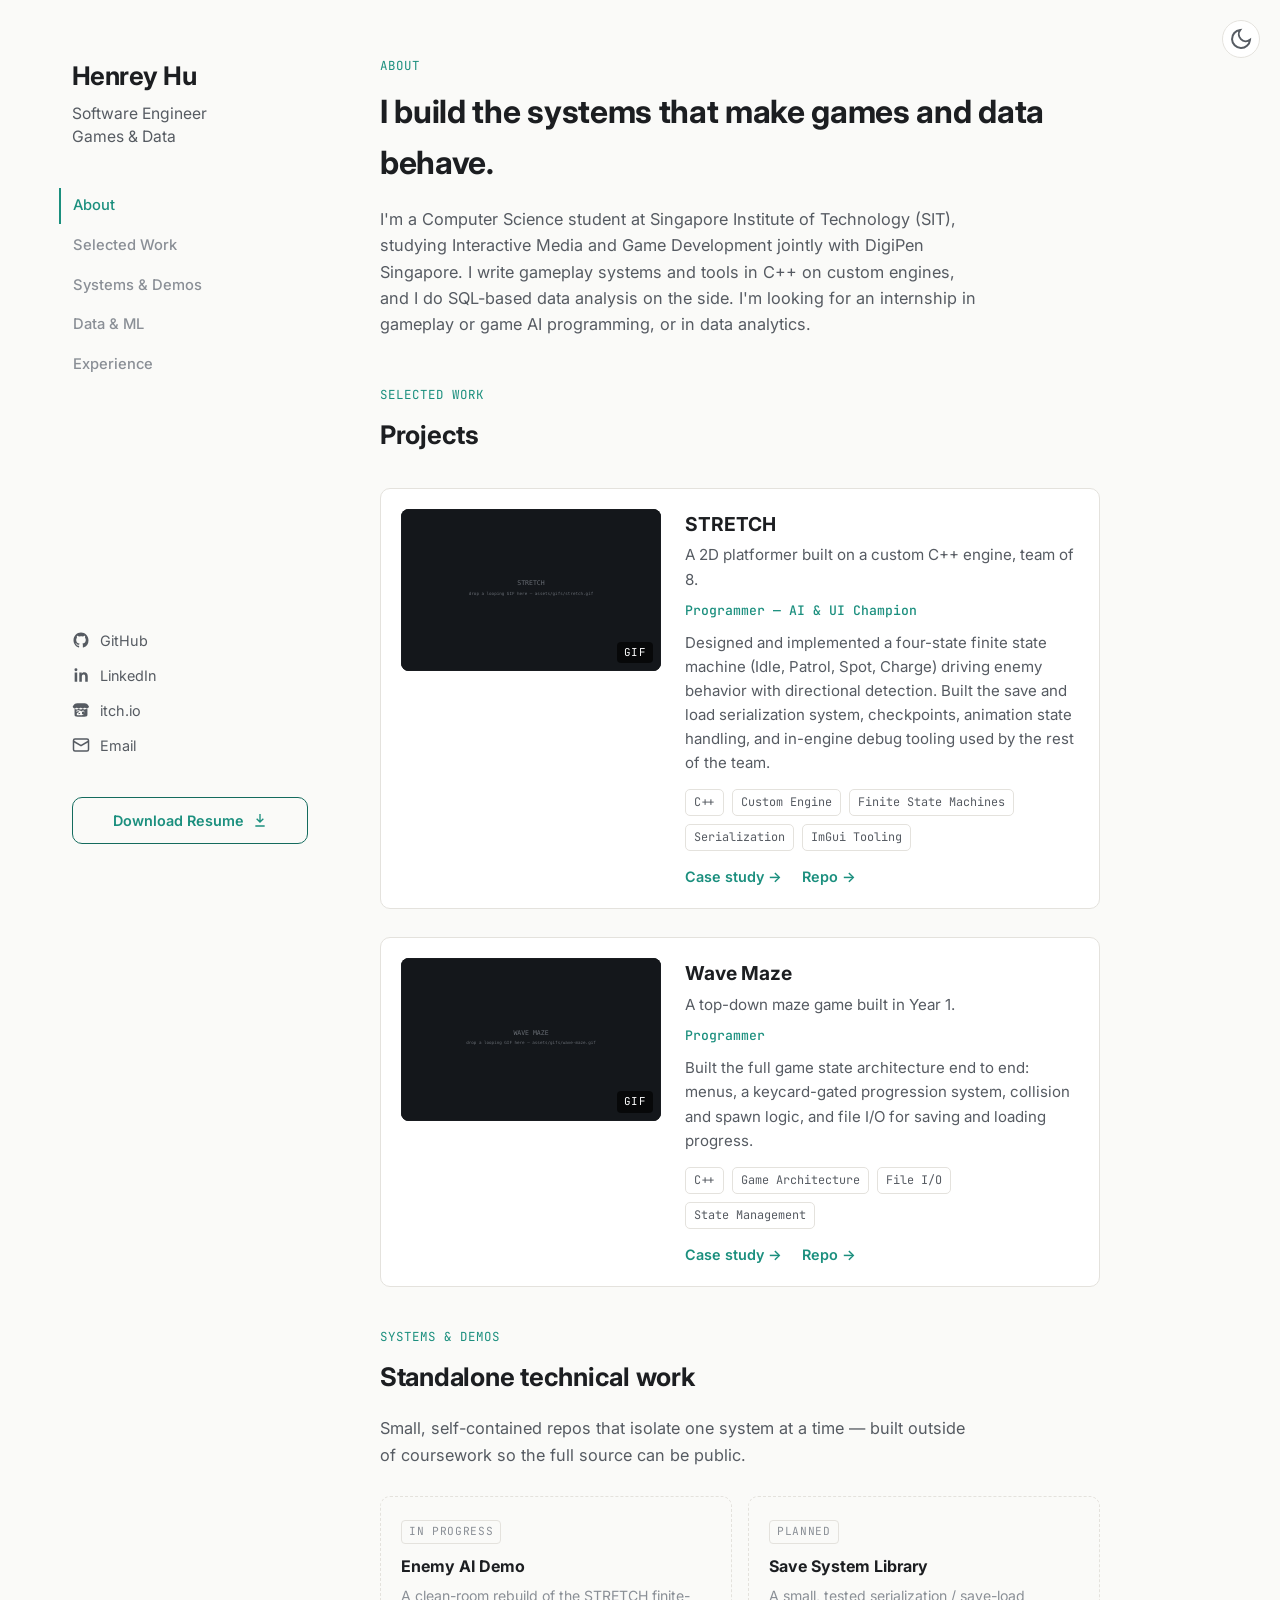
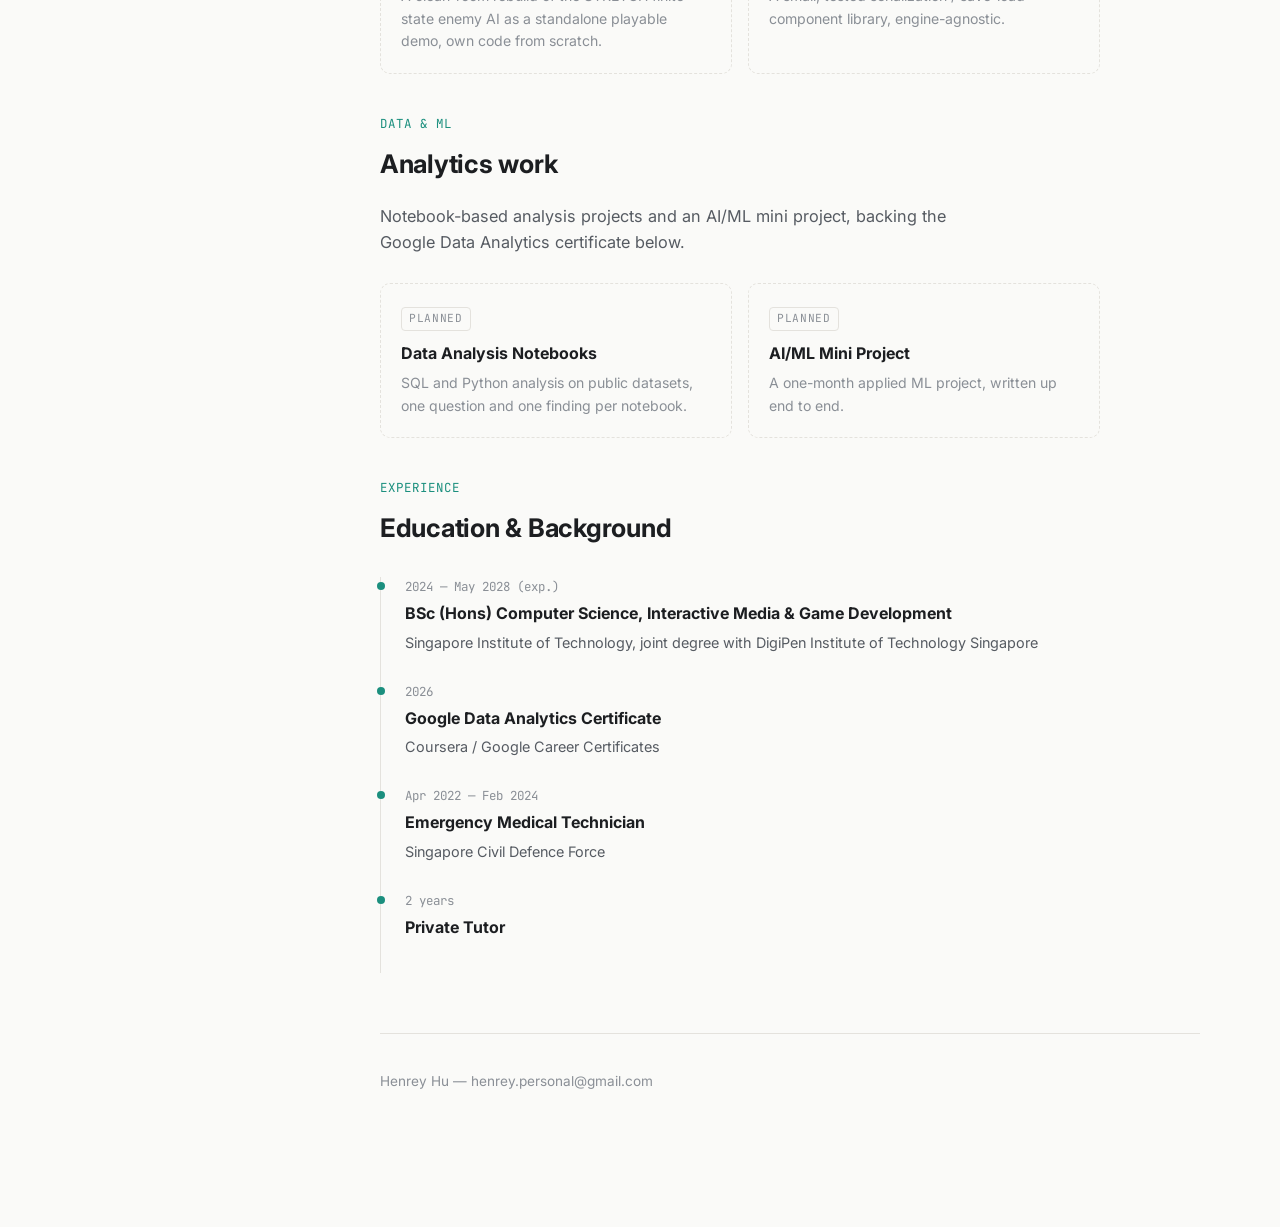
==== index.html @ 58718a27 "Initial portfolio site" ====
<!DOCTYPE html>
<html lang="en">
<head>
<meta charset="UTF-8">
<meta name="viewport" content="width=device-width, initial-scale=1.0">
<title>Henrey Hu — Software Engineer</title>
<meta name="description" content="Portfolio of Henrey Hu — gameplay programmer and data analyst. Games built on a custom C++ engine, systems demos, and data/ML work.">
<link rel="preconnect" href="https://fonts.googleapis.com">
<link rel="preconnect" href="https://fonts.gstatic.com" crossorigin>
<link href="https://fonts.googleapis.com/css2?family=Inter:wght@400;500;600;700&family=JetBrains+Mono:wght@400;500&display=swap" rel="stylesheet">
<link rel="stylesheet" href="styles.css">
</head>
<body>

<a class="skip-link" href="#main">Skip to content</a>

<button id="theme-toggle" class="theme-toggle" aria-label="Toggle light and dark theme">
  <svg class="icon-sun" viewBox="0 0 24 24" fill="none" stroke="currentColor" stroke-width="2"><circle cx="12" cy="12" r="4"/><path d="M12 2v2M12 20v2M4.93 4.93l1.41 1.41M17.66 17.66l1.41 1.41M2 12h2M20 12h2M4.93 19.07l1.41-1.41M17.66 6.34l1.41-1.41"/></svg>
  <svg class="icon-moon" viewBox="0 0 24 24" fill="none" stroke="currentColor" stroke-width="2"><path d="M21 12.79A9 9 0 1 1 11.21 3 7 7 0 0 0 21 12.79z"/></svg>
</button>

<button id="nav-toggle" class="nav-toggle" aria-label="Open navigation" aria-expanded="false">
  <span></span><span></span><span></span>
</button>

<div class="layout">

  <header class="sidebar" id="sidebar">
    <div class="sidebar-inner">
      <div class="identity">
        <h1 class="name">Henrey Hu</h1>
        <p class="tagline">Software Engineer<br>Games &amp; Data</p>
      </div>

      <nav class="sidenav" aria-label="Section navigation">
        <ul>
          <li><a href="#about" class="nav-link">About</a></li>
          <li><a href="#work" class="nav-link">Selected Work</a></li>
          <li><a href="#systems" class="nav-link">Systems &amp; Demos</a></li>
          <li><a href="#data" class="nav-link">Data &amp; ML</a></li>
          <li><a href="#experience" class="nav-link">Experience</a></li>
        </ul>
      </nav>

      <div class="sidebar-links">
        <a href="https://github.com/HenreyHu" target="_blank" rel="noopener" class="side-link">
          <svg viewBox="0 0 24 24" width="18" height="18" fill="currentColor"><path d="M12 2C6.48 2 2 6.58 2 12.25c0 4.53 2.87 8.37 6.84 9.73.5.1.68-.22.68-.49 0-.24-.01-1.04-.01-1.89-2.78.62-3.37-1.21-3.37-1.21-.45-1.18-1.11-1.49-1.11-1.49-.91-.64.07-.63.07-.63 1 .07 1.53 1.05 1.53 1.05.89 1.56 2.34 1.11 2.91.85.09-.66.35-1.11.63-1.37-2.22-.26-4.56-1.14-4.56-5.06 0-1.12.39-2.03 1.03-2.75-.1-.26-.45-1.31.1-2.72 0 0 .84-.28 2.75 1.05a9.4 9.4 0 0 1 2.5-.34c.85 0 1.7.12 2.5.34 1.91-1.33 2.75-1.05 2.75-1.05.55 1.41.2 2.46.1 2.72.64.72 1.03 1.63 1.03 2.75 0 3.93-2.34 4.79-4.57 5.05.36.32.68.94.68 1.9 0 1.37-.01 2.47-.01 2.81 0 .27.18.6.69.49A10.26 10.26 0 0 0 22 12.25C22 6.58 17.52 2 12 2z"/></svg>
          <span>GitHub</span>
        </a>
        <a href="https://linkedin.com/in/YOUR-PROFILE" target="_blank" rel="noopener" class="side-link">
          <svg viewBox="0 0 24 24" width="18" height="18" fill="currentColor"><path d="M6.94 8.5H3.56V21h3.38V8.5zM5.25 3a1.97 1.97 0 1 0 0 3.94 1.97 1.97 0 0 0 0-3.94zM21 21h-3.38v-6.3c0-1.5-.03-3.43-2.09-3.43-2.1 0-2.42 1.64-2.42 3.32V21h-3.38V8.5h3.24v1.71h.05c.45-.85 1.56-1.75 3.21-1.75 3.44 0 4.77 2.27 4.77 5.62V21z"/></svg>
          <span>LinkedIn</span>
        </a>
        <a href="https://HenreyHu.itch.io" target="_blank" rel="noopener" class="side-link">
          <svg viewBox="0 0 24 24" width="18" height="18" fill="currentColor"><path d="M4.1 3.5C3 4.1 1 6.6 1 7.3c0 1.4 1.3 2.6 2.7 2.6 1.5 0 2.7-1.1 2.7-1.1s1.1 1.1 2.7 1.1c1.5 0 2.6-1.1 2.7-1.1.1 0 1.2 1.1 2.7 1.1s2.7-1.1 2.7-1.1 1.2 1.1 2.7 1.1c1.4 0 2.7-1.2 2.7-2.6 0-.7-2-3.2-3.1-3.8C18.7 3 15.7 2.9 12 2.9c-3.7 0-6.7.1-7.9.6zm.2 6.9c-.3.2-.6.4-.9.5V17c0 2.3.1 2.9 1 3.4.9.5 5.1.7 7.6.7s6.7-.2 7.6-.7c.9-.5 1-1.1 1-3.4v-6.1c-.3-.1-.6-.3-.9-.5-.4.3-1.4.9-2.7.9-1.2 0-2.2-.5-2.7-.9-.5.4-1.4.9-2.7.9-1.2 0-2.2-.5-2.7-.9-.5.4-1.4.9-2.7.9-1.2 0-2.3-.6-2.7-.9zM9.6 12.6c1 0 2.6.2 2.6 1.1v.3c1-1 1.6-1.4 2.4-1.4.9 0 2.1.6 2.1 2.4 0 2-1.6 4.1-4 4.1-1.2 0-1.9-.4-2.1-.6-.3.2-1.2.6-2.4.6-1.2 0-1.9-.7-1.9-1.6 0-1.8 1.9-2.4 3.1-2.4h.2v-.5c0-.7-.5-1-1.3-1-1 0-1.9.5-2.2.7l-.5-1.1c.5-.3 1.7-.8 3-.8zm.3 3.5c-.7 0-1.4.3-1.4 1 0 .4.3.6.7.6.6 0 1.3-.4 1.6-.6v-.9c-.2 0-.6-.1-.9-.1zm4.8-2.2c-.5 0-1 .3-1.4.7v2.6c.3.3.8.6 1.3.6 1.1 0 1.9-1.1 1.9-2.5 0-.9-.4-1.4-1.1-1.4z"/></svg>
          <span>itch.io</span>
        </a>
        <a href="mailto:henrey.personal@gmail.com" class="side-link">
          <svg viewBox="0 0 24 24" width="18" height="18" fill="none" stroke="currentColor" stroke-width="2"><rect x="2" y="4" width="20" height="16" rx="2"/><path d="M2 7l10 6 10-6"/></svg>
          <span>Email</span>
        </a>
      </div>

      <a href="assets/Henrey_Hu_Resume.pdf" class="resume-btn" download>
        Download Resume
        <svg viewBox="0 0 24 24" width="16" height="16" fill="none" stroke="currentColor" stroke-width="2"><path d="M12 3v12M7 10l5 5 5-5M5 21h14"/></svg>
      </a>
    </div>
  </header>

  <main id="main" class="content">

    <section id="about" class="section hero-section">
      <p class="eyebrow">About</p>
      <h2 class="section-title">I build the systems that make games and data behave.</h2>
      <p class="lede">
        I'm a Computer Science student at Singapore Institute of Technology (SIT), studying Interactive
        Media and Game Development jointly with DigiPen Singapore. I write gameplay systems and tools in
        C++ on custom engines, and I do SQL-based data analysis on the side. I'm looking for an internship
        in gameplay or game AI programming, or in data analytics.
      </p>
    </section>

    <section id="work" class="section">
      <p class="eyebrow">Selected Work</p>
      <h2 class="section-title">Projects</h2>

      <div class="project-list">

        <article class="project-card">
          <a class="project-media" href="projects/stretch.html">
            <img src="assets/gifs/stretch-placeholder.svg" alt="STRETCH gameplay preview — replace with a looping GIF of the enemy AI or save system in action">
            <span class="media-tag">GIF</span>
          </a>
          <div class="project-body">
            <h3 class="project-title"><a href="projects/stretch.html">STRETCH</a></h3>
            <p class="project-summary">A 2D platformer built on a custom C++ engine, team of 8.</p>
            <p class="project-role">Programmer — AI &amp; UI Champion</p>
            <p class="project-desc">
              Designed and implemented a four-state finite state machine (Idle, Patrol, Spot, Charge)
              driving enemy behavior with directional detection. Built the save and load serialization
              system, checkpoints, animation state handling, and in-engine debug tooling used by the
              rest of the team.
            </p>
            <ul class="tags">
              <li>C++</li><li>Custom Engine</li><li>Finite State Machines</li><li>Serialization</li><li>ImGui Tooling</li>
            </ul>
            <div class="project-links">
              <a href="projects/stretch.html">Case study →</a>
              <a href="https://github.com/HenreyHu/stretch-writeup" target="_blank" rel="noopener">Repo →</a>
            </div>
          </div>
        </article>

        <article class="project-card">
          <a class="project-media" href="projects/wave-maze.html">
            <img src="assets/gifs/wavemaze-placeholder.svg" alt="Wave Maze gameplay preview — replace with a looping GIF of the keycard system or maze traversal">
            <span class="media-tag">GIF</span>
          </a>
          <div class="project-body">
            <h3 class="project-title"><a href="projects/wave-maze.html">Wave Maze</a></h3>
            <p class="project-summary">A top-down maze game built in Year 1.</p>
            <p class="project-role">Programmer</p>
            <p class="project-desc">
              Built the full game state architecture end to end: menus, a keycard-gated progression
              system, collision and spawn logic, and file I/O for saving and loading progress.
            </p>
            <ul class="tags">
              <li>C++</li><li>Game Architecture</li><li>File I/O</li><li>State Management</li>
            </ul>
            <div class="project-links">
              <a href="projects/wave-maze.html">Case study →</a>
              <a href="https://github.com/HenreyHu/wave-maze-writeup" target="_blank" rel="noopener">Repo →</a>
            </div>
          </div>
        </article>

      </div>
    </section>

    <section id="systems" class="section">
      <p class="eyebrow">Systems &amp; Demos</p>
      <h2 class="section-title">Standalone technical work</h2>
      <p class="section-note">
        Small, self-contained repos that isolate one system at a time — built outside of coursework so
        the full source can be public.
      </p>

      <div class="stub-list">
        <div class="stub-card">
          <span class="stub-status">In progress</span>
          <h3>Enemy AI Demo</h3>
          <p>A clean-room rebuild of the STRETCH finite-state enemy AI as a standalone playable demo, own code from scratch.</p>
        </div>
        <div class="stub-card">
          <span class="stub-status">Planned</span>
          <h3>Save System Library</h3>
          <p>A small, tested serialization / save-load component library, engine-agnostic.</p>
        </div>
      </div>
    </section>

    <section id="data" class="section">
      <p class="eyebrow">Data &amp; ML</p>
      <h2 class="section-title">Analytics work</h2>
      <p class="section-note">
        Notebook-based analysis projects and an AI/ML mini project, backing the Google Data Analytics
        certificate below.
      </p>

      <div class="stub-list">
        <div class="stub-card">
          <span class="stub-status">Planned</span>
          <h3>Data Analysis Notebooks</h3>
          <p>SQL and Python analysis on public datasets, one question and one finding per notebook.</p>
        </div>
        <div class="stub-card">
          <span class="stub-status">Planned</span>
          <h3>AI/ML Mini Project</h3>
          <p>A one-month applied ML project, written up end to end.</p>
        </div>
      </div>
    </section>

    <section id="experience" class="section">
      <p class="eyebrow">Experience</p>
      <h2 class="section-title">Education &amp; Background</h2>

      <ul class="timeline">
        <li class="timeline-item">
          <span class="timeline-date">2024 — May 2028 (exp.)</span>
          <div class="timeline-body">
            <h3>BSc (Hons) Computer Science, Interactive Media &amp; Game Development</h3>
            <p>Singapore Institute of Technology, joint degree with DigiPen Institute of Technology Singapore</p>
          </div>
        </li>
        <li class="timeline-item">
          <span class="timeline-date">2026</span>
          <div class="timeline-body">
            <h3>Google Data Analytics Certificate</h3>
            <p>Coursera / Google Career Certificates</p>
          </div>
        </li>
        <li class="timeline-item">
          <span class="timeline-date">Apr 2022 — Feb 2024</span>
          <div class="timeline-body">
            <h3>Emergency Medical Technician</h3>
            <p>Singapore Civil Defence Force</p>
          </div>
        </li>
        <li class="timeline-item">
          <span class="timeline-date">2 years</span>
          <div class="timeline-body">
            <h3>Private Tutor</h3>
          </div>
        </li>
      </ul>
    </section>

    <footer class="footer">
      <p>Henrey Hu — henrey.personal@gmail.com</p>
    </footer>

  </main>
</div>

<script src="script.js"></script>
</body>
</html>
---- styles.css ----
/* ==========================================================================
   Tokens
   ========================================================================== */
:root {
  --bg: #0d0f12;
  --bg-raised: #14171b;
  --border: #23272d;
  --text: #e8e6e1;
  --text-dim: #9a9fa6;
  --text-faint: #676c73;
  --accent: #5fd4c4;
  --accent-dim: #3a8f83;
  --font-sans: 'Inter', -apple-system, BlinkMacSystemFont, 'Segoe UI', sans-serif;
  --font-mono: 'JetBrains Mono', ui-monospace, monospace;
  --sidebar-w: 300px;
  --max-w: 720px;
  --radius: 10px;
}

:root[data-theme="light"] {
  --bg: #fafaf8;
  --bg-raised: #ffffff;
  --border: #e4e2dd;
  --text: #1c1e21;
  --text-dim: #565b62;
  --text-faint: #8a8f96;
  --accent: #1b8f7e;
  --accent-dim: #146b5e;
}

* { box-sizing: border-box; }
html { scroll-behavior: smooth; }

body {
  margin: 0;
  background: var(--bg);
  color: var(--text);
  font-family: var(--font-sans);
  font-size: 16px;
  line-height: 1.6;
  -webkit-font-smoothing: antialiased;
}

a { color: inherit; text-decoration: none; }

.skip-link {
  position: absolute;
  left: -999px;
  top: 0;
  background: var(--accent);
  color: #041412;
  padding: 10px 16px;
  z-index: 100;
}
.skip-link:focus { left: 16px; top: 16px; }

/* ==========================================================================
   Layout
   ========================================================================== */
.layout {
  display: flex;
  max-width: 1200px;
  margin: 0 auto;
}

.sidebar {
  width: var(--sidebar-w);
  flex-shrink: 0;
  position: sticky;
  top: 0;
  height: 100vh;
  padding: 56px 32px;
  display: flex;
}

.sidebar-inner {
  display: flex;
  flex-direction: column;
  gap: 40px;
  width: 100%;
}

.identity .name {
  font-size: 1.6rem;
  font-weight: 700;
  margin: 0 0 6px;
  letter-spacing: -0.02em;
}

.identity .tagline {
  margin: 0;
  color: var(--text-dim);
  font-size: 0.98rem;
  line-height: 1.45;
}

.sidenav ul {
  list-style: none;
  margin: 0;
  padding: 0;
  display: flex;
  flex-direction: column;
  gap: 4px;
}

.nav-link {
  display: inline-block;
  padding: 6px 0;
  font-size: 0.92rem;
  font-weight: 500;
  color: var(--text-faint);
  border-left: 2px solid transparent;
  padding-left: 12px;
  margin-left: -13px;
  transition: color .15s ease, border-color .15s ease;
}
.nav-link:hover { color: var(--text); }
.nav-link.active { color: var(--accent); border-left-color: var(--accent); }

.sidebar-links {
  display: flex;
  flex-direction: column;
  gap: 12px;
  margin-top: auto;
}

.side-link {
  display: flex;
  align-items: center;
  gap: 10px;
  font-size: 0.9rem;
  color: var(--text-dim);
  transition: color .15s ease;
}
.side-link:hover { color: var(--accent); }
.side-link svg { flex-shrink: 0; }

.resume-btn {
  display: flex;
  align-items: center;
  justify-content: center;
  gap: 8px;
  border: 1px solid var(--accent-dim);
  color: var(--accent);
  border-radius: var(--radius);
  padding: 11px 16px;
  font-size: 0.9rem;
  font-weight: 600;
  transition: background .15s ease, color .15s ease;
}
.resume-btn:hover { background: var(--accent); color: #041412; }

/* ==========================================================================
   Main content
   ========================================================================== */
.content {
  flex: 1;
  min-width: 0;
  padding: 56px 40px 120px;
}

.section {
  max-width: var(--max-w);
  padding-top: 40px;
  scroll-margin-top: 40px;
}

.section:first-child { padding-top: 0; }

.eyebrow {
  font-family: var(--font-mono);
  font-size: 0.78rem;
  letter-spacing: 0.08em;
  text-transform: uppercase;
  color: var(--accent);
  margin: 0 0 10px;
}

.section-title {
  font-size: 1.6rem;
  font-weight: 700;
  letter-spacing: -0.01em;
  margin: 0 0 18px;
}

.hero-section .section-title { font-size: 2rem; }

.lede, .section-note {
  color: var(--text-dim);
  font-size: 1.02rem;
  margin: 0 0 8px;
  max-width: 60ch;
}

/* ==========================================================================
   Project cards
   ========================================================================== */
.project-list {
  display: flex;
  flex-direction: column;
  gap: 28px;
  margin-top: 32px;
}

.project-card {
  display: grid;
  grid-template-columns: 260px 1fr;
  gap: 24px;
  background: var(--bg-raised);
  border: 1px solid var(--border);
  border-radius: var(--radius);
  padding: 20px;
  transition: border-color .15s ease, transform .15s ease;
}
.project-card:hover {
  border-color: var(--accent-dim);
  transform: translateY(-2px);
}

.project-media {
  position: relative;
  display: block;
  border-radius: 8px;
  overflow: hidden;
  background: #000;
  aspect-ratio: 16 / 10;
}
.project-media img { width: 100%; height: 100%; object-fit: cover; display: block; }
.media-tag {
  position: absolute;
  bottom: 8px;
  right: 8px;
  font-family: var(--font-mono);
  font-size: 0.68rem;
  background: rgba(0,0,0,0.65);
  color: #fff;
  padding: 2px 7px;
  border-radius: 4px;
  letter-spacing: 0.04em;
}

.project-body { display: flex; flex-direction: column; }

.project-title { font-size: 1.2rem; margin: 0 0 4px; }
.project-title a:hover { color: var(--accent); }

.project-summary { margin: 0 0 8px; color: var(--text-dim); font-size: 0.95rem; }

.project-role {
  font-family: var(--font-mono);
  font-size: 0.82rem;
  font-weight: 500;
  color: var(--accent);
  margin: 0 0 10px;
}

.project-desc { margin: 0 0 14px; font-size: 0.94rem; color: var(--text-dim); }

.tags {
  list-style: none;
  display: flex;
  flex-wrap: wrap;
  gap: 8px;
  padding: 0;
  margin: 0 0 14px;
}
.tags li {
  font-family: var(--font-mono);
  font-size: 0.74rem;
  color: var(--text-dim);
  border: 1px solid var(--border);
  border-radius: 5px;
  padding: 3px 8px;
}

.project-links { margin-top: auto; display: flex; gap: 20px; }
.project-links a { color: var(--accent); font-weight: 600; font-size: 0.9rem; }
.project-links a:hover { text-decoration: underline; }

/* ==========================================================================
   Stub cards (Systems / Data sections)
   ========================================================================== */
.stub-list {
  display: grid;
  grid-template-columns: 1fr 1fr;
  gap: 16px;
  margin-top: 28px;
}

.stub-card {
  border: 1px dashed var(--border);
  border-radius: var(--radius);
  padding: 20px;
  background: transparent;
}

.stub-status {
  display: inline-block;
  font-family: var(--font-mono);
  font-size: 0.7rem;
  text-transform: uppercase;
  letter-spacing: 0.06em;
  color: var(--text-faint);
  border: 1px solid var(--border);
  border-radius: 4px;
  padding: 2px 7px;
  margin-bottom: 10px;
}

.stub-card h3 { margin: 0 0 6px; font-size: 1rem; }
.stub-card p { margin: 0; color: var(--text-faint); font-size: 0.88rem; }

/* ==========================================================================
   Timeline
   ========================================================================== */
.timeline {
  list-style: none;
  margin: 28px 0 0;
  padding: 0;
  border-left: 1px solid var(--border);
}

.timeline-item {
  position: relative;
  padding: 0 0 28px 24px;
}
.timeline-item::before {
  content: '';
  position: absolute;
  left: -4.5px;
  top: 5px;
  width: 8px;
  height: 8px;
  border-radius: 50%;
  background: var(--accent);
}

.timeline-date {
  font-family: var(--font-mono);
  font-size: 0.78rem;
  color: var(--text-faint);
  display: block;
  margin-bottom: 4px;
}

.timeline-body h3 { margin: 0 0 4px; font-size: 1rem; }
.timeline-body p { margin: 0; color: var(--text-dim); font-size: 0.9rem; }

/* ==========================================================================
   Footer
   ========================================================================== */
.footer {
  margin-top: 60px;
  padding-top: 24px;
  border-top: 1px solid var(--border);
  color: var(--text-faint);
  font-size: 0.85rem;
}

/* ==========================================================================
   Theme + nav toggles
   ========================================================================== */
.theme-toggle {
  position: fixed;
  top: 20px;
  right: 20px;
  z-index: 50;
  width: 38px;
  height: 38px;
  border-radius: 50%;
  border: 1px solid var(--border);
  background: var(--bg-raised);
  color: var(--text-dim);
  display: flex;
  align-items: center;
  justify-content: center;
  cursor: pointer;
}
.theme-toggle .icon-moon { display: none; }
:root[data-theme="light"] .theme-toggle .icon-sun { display: none; }
:root[data-theme="light"] .theme-toggle .icon-moon { display: block; }

.nav-toggle {
  display: none;
  position: fixed;
  top: 20px;
  left: 20px;
  z-index: 50;
  width: 38px;
  height: 38px;
  border-radius: 8px;
  border: 1px solid var(--border);
  background: var(--bg-raised);
  flex-direction: column;
  align-items: center;
  justify-content: center;
  gap: 4px;
  cursor: pointer;
}
.nav-toggle span {
  width: 16px;
  height: 2px;
  background: var(--text);
}

/* ==========================================================================
   Project case-study pages
   ========================================================================== */
.page-header {
  position: sticky;
  top: 0;
  z-index: 30;
  display: flex;
  align-items: center;
  justify-content: space-between;
  padding: 16px 24px;
  background: rgba(13,15,18,0.9);
  backdrop-filter: blur(6px);
  border-bottom: 1px solid var(--border);
}
:root[data-theme="light"] .page-header { background: rgba(250,250,248,0.9); }

.back-link {
  font-size: 0.9rem;
  font-weight: 600;
  color: var(--text-dim);
  display: flex;
  align-items: center;
  gap: 6px;
}
.back-link:hover { color: var(--accent); }

.case-study {
  max-width: var(--max-w);
  margin: 0 auto;
  padding: 48px 24px 120px;
}

.case-hero h1 {
  font-size: 2.2rem;
  margin: 0 0 10px;
  letter-spacing: -0.02em;
}

.case-meta {
  display: flex;
  flex-wrap: wrap;
  gap: 10px;
  margin-bottom: 28px;
}
.case-meta span {
  font-family: var(--font-mono);
  font-size: 0.78rem;
  color: var(--accent);
  border: 1px solid var(--accent-dim);
  border-radius: 5px;
  padding: 3px 9px;
}

.media-frame {
  width: 100%;
  aspect-ratio: 16 / 9;
  background: #000;
  border: 1px solid var(--border);
  border-radius: var(--radius);
  overflow: hidden;
  margin-bottom: 36px;
  display: flex;
  align-items: center;
  justify-content: center;
}
.media-frame img, .media-frame video { width: 100%; height: 100%; object-fit: cover; }
.media-frame.placeholder {
  flex-direction: column;
  gap: 8px;
  color: var(--text-faint);
  font-family: var(--font-mono);
  font-size: 0.8rem;
  text-align: center;
  padding: 20px;
}

.case-study h2 {
  font-size: 1.3rem;
  margin: 48px 0 14px;
  letter-spacing: -0.01em;
}
.case-study h2:first-of-type { margin-top: 8px; }

.case-study p { color: var(--text-dim); font-size: 1rem; margin: 0 0 14px; }
.case-study p strong { color: var(--text); }

.role-line {
  font-family: var(--font-mono);
  font-size: 0.92rem;
  color: var(--accent);
  background: var(--bg-raised);
  border: 1px solid var(--border);
  border-radius: 8px;
  padding: 12px 16px;
  margin: 0 0 28px;
}

.deep-dive {
  border-top: 1px solid var(--border);
  padding-top: 32px;
  margin-top: 32px;
}
.deep-dive h3 { font-size: 1.1rem; margin: 0 0 12px; }

.diagram-frame {
  background: var(--bg-raised);
  border: 1px solid var(--border);
  border-radius: var(--radius);
  padding: 16px;
  margin-bottom: 20px;
}
.diagram-frame img { width: 100%; height: auto; display: block; }
.diagram-caption {
  font-family: var(--font-mono);
  font-size: 0.78rem;
  color: var(--text-faint);
  margin-top: 10px;
}

.code-block {
  background: #08090b;
  border: 1px solid var(--border);
  border-radius: 8px;
  padding: 18px 20px;
  overflow-x: auto;
  margin: 0 0 18px;
}
.code-block pre { margin: 0; }
.code-block code {
  font-family: var(--font-mono);
  font-size: 0.84rem;
  line-height: 1.55;
  color: #c9e8e2;
  white-space: pre;
}
.code-note {
  font-family: var(--font-mono);
  font-size: 0.76rem;
  color: var(--text-faint);
  margin: -8px 0 20px;
}

.callout {
  border-left: 3px solid var(--accent);
  background: var(--bg-raised);
  border-radius: 0 8px 8px 0;
  padding: 14px 18px;
  margin: 0 0 20px;
}
.callout p { margin: 0; color: var(--text-dim); font-size: 0.92rem; }

.case-links {
  display: flex;
  gap: 16px;
  margin-top: 40px;
  padding-top: 24px;
  border-top: 1px solid var(--border);
}
.case-links a {
  font-weight: 600;
  font-size: 0.92rem;
  color: var(--accent);
}
.case-links a:hover { text-decoration: underline; }

/* ==========================================================================
   Responsive
   ========================================================================== */
@media (max-width: 860px) {
  .layout { flex-direction: column; }

  .nav-toggle { display: flex; }

  .sidebar {
    position: fixed;
    inset: 0 30% 0 0;
    height: 100vh;
    width: auto;
    background: var(--bg);
    border-right: 1px solid var(--border);
    transform: translateX(-100%);
    transition: transform .2s ease;
    z-index: 40;
    padding: 90px 28px 32px;
  }
  .sidebar.open { transform: translateX(0); }

  .content { padding: 90px 20px 80px; }

  .project-card { grid-template-columns: 1fr; }
  .stub-list { grid-template-columns: 1fr; }
}

@media (max-width: 480px) {
  .sidebar { inset: 0; border-right: none; }
}
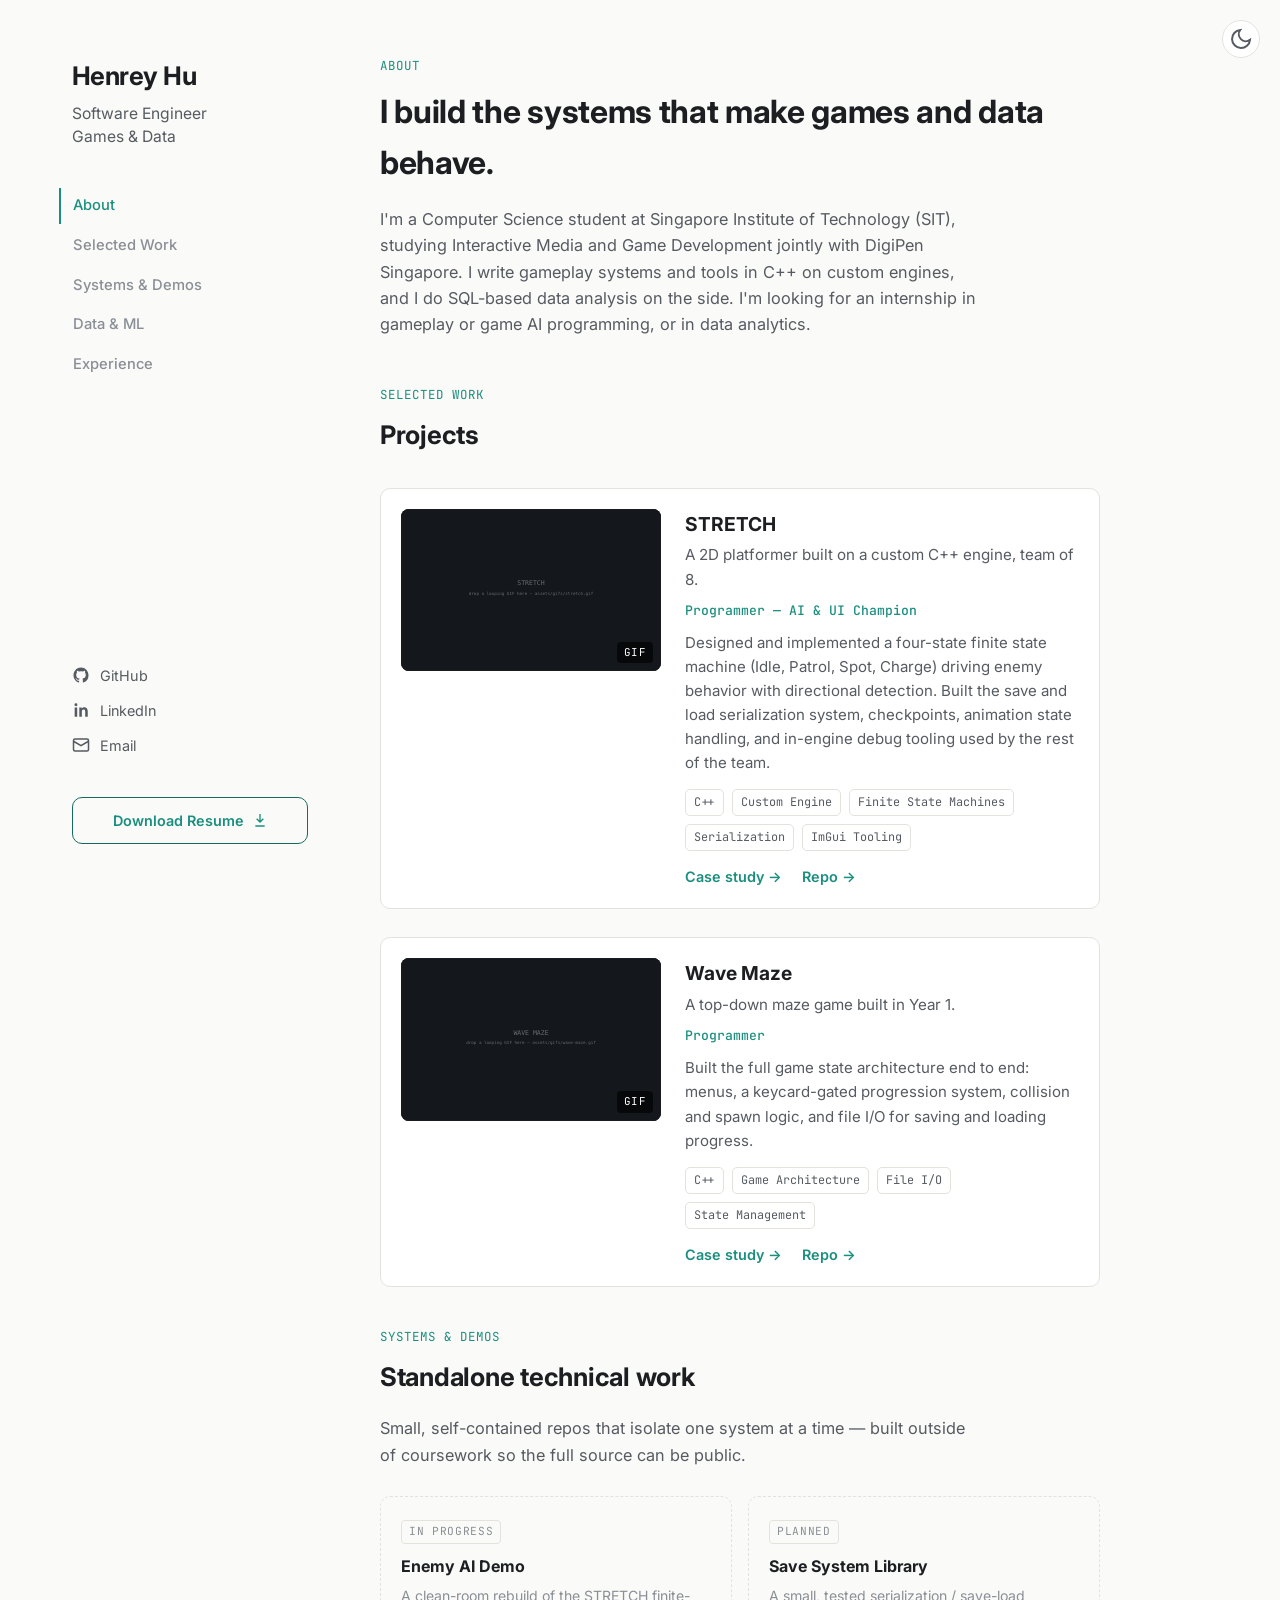
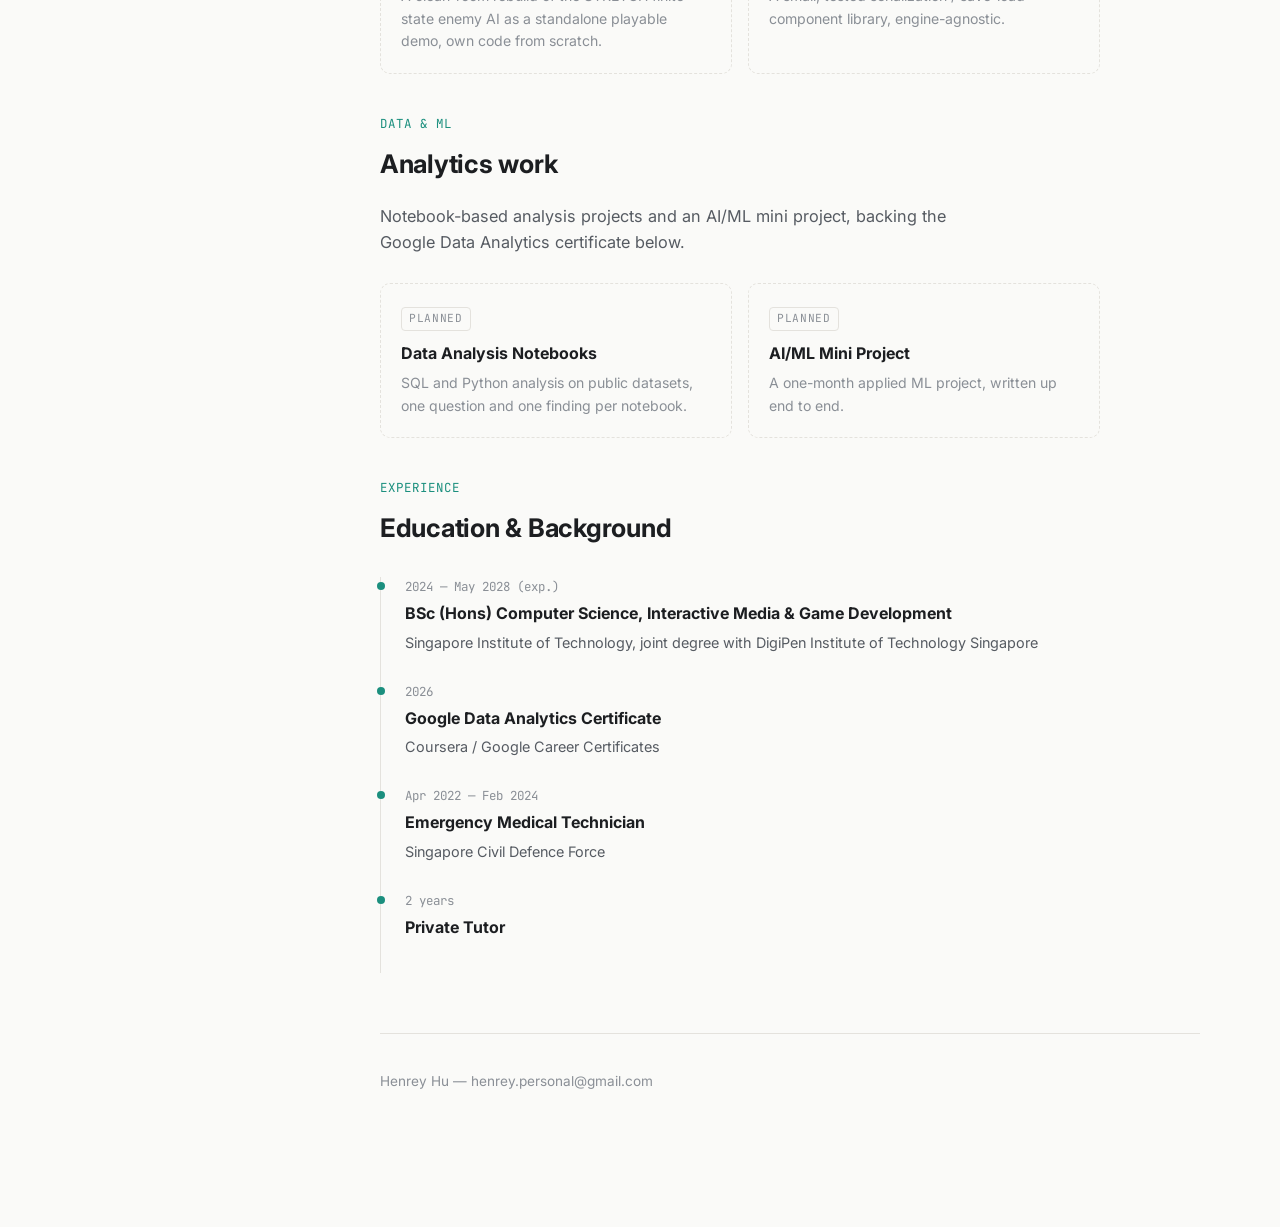
==== commit f335110f: "Set LinkedIn link, remove itch.io link" ====
--- a/index.html
+++ b/index.html
@@ -47,13 +47,9 @@
           <svg viewBox="0 0 24 24" width="18" height="18" fill="currentColor"><path d="M12 2C6.48 2 2 6.58 2 12.25c0 4.53 2.87 8.37 6.84 9.73.5.1.68-.22.68-.49 0-.24-.01-1.04-.01-1.89-2.78.62-3.37-1.21-3.37-1.21-.45-1.18-1.11-1.49-1.11-1.49-.91-.64.07-.63.07-.63 1 .07 1.53 1.05 1.53 1.05.89 1.56 2.34 1.11 2.91.85.09-.66.35-1.11.63-1.37-2.22-.26-4.56-1.14-4.56-5.06 0-1.12.39-2.03 1.03-2.75-.1-.26-.45-1.31.1-2.72 0 0 .84-.28 2.75 1.05a9.4 9.4 0 0 1 2.5-.34c.85 0 1.7.12 2.5.34 1.91-1.33 2.75-1.05 2.75-1.05.55 1.41.2 2.46.1 2.72.64.72 1.03 1.63 1.03 2.75 0 3.93-2.34 4.79-4.57 5.05.36.32.68.94.68 1.9 0 1.37-.01 2.47-.01 2.81 0 .27.18.6.69.49A10.26 10.26 0 0 0 22 12.25C22 6.58 17.52 2 12 2z"/></svg>
           <span>GitHub</span>
         </a>
-        <a href="https://linkedin.com/in/YOUR-PROFILE" target="_blank" rel="noopener" class="side-link">
+        <a href="https://www.linkedin.com/in/henrey-hu" target="_blank" rel="noopener" class="side-link">
           <svg viewBox="0 0 24 24" width="18" height="18" fill="currentColor"><path d="M6.94 8.5H3.56V21h3.38V8.5zM5.25 3a1.97 1.97 0 1 0 0 3.94 1.97 1.97 0 0 0 0-3.94zM21 21h-3.38v-6.3c0-1.5-.03-3.43-2.09-3.43-2.1 0-2.42 1.64-2.42 3.32V21h-3.38V8.5h3.24v1.71h.05c.45-.85 1.56-1.75 3.21-1.75 3.44 0 4.77 2.27 4.77 5.62V21z"/></svg>
           <span>LinkedIn</span>
-        </a>
-        <a href="https://HenreyHu.itch.io" target="_blank" rel="noopener" class="side-link">
-          <svg viewBox="0 0 24 24" width="18" height="18" fill="currentColor"><path d="M4.1 3.5C3 4.1 1 6.6 1 7.3c0 1.4 1.3 2.6 2.7 2.6 1.5 0 2.7-1.1 2.7-1.1s1.1 1.1 2.7 1.1c1.5 0 2.6-1.1 2.7-1.1.1 0 1.2 1.1 2.7 1.1s2.7-1.1 2.7-1.1 1.2 1.1 2.7 1.1c1.4 0 2.7-1.2 2.7-2.6 0-.7-2-3.2-3.1-3.8C18.7 3 15.7 2.9 12 2.9c-3.7 0-6.7.1-7.9.6zm.2 6.9c-.3.2-.6.4-.9.5V17c0 2.3.1 2.9 1 3.4.9.5 5.1.7 7.6.7s6.7-.2 7.6-.7c.9-.5 1-1.1 1-3.4v-6.1c-.3-.1-.6-.3-.9-.5-.4.3-1.4.9-2.7.9-1.2 0-2.2-.5-2.7-.9-.5.4-1.4.9-2.7.9-1.2 0-2.2-.5-2.7-.9-.5.4-1.4.9-2.7.9-1.2 0-2.3-.6-2.7-.9zM9.6 12.6c1 0 2.6.2 2.6 1.1v.3c1-1 1.6-1.4 2.4-1.4.9 0 2.1.6 2.1 2.4 0 2-1.6 4.1-4 4.1-1.2 0-1.9-.4-2.1-.6-.3.2-1.2.6-2.4.6-1.2 0-1.9-.7-1.9-1.6 0-1.8 1.9-2.4 3.1-2.4h.2v-.5c0-.7-.5-1-1.3-1-1 0-1.9.5-2.2.7l-.5-1.1c.5-.3 1.7-.8 3-.8zm.3 3.5c-.7 0-1.4.3-1.4 1 0 .4.3.6.7.6.6 0 1.3-.4 1.6-.6v-.9c-.2 0-.6-.1-.9-.1zm4.8-2.2c-.5 0-1 .3-1.4.7v2.6c.3.3.8.6 1.3.6 1.1 0 1.9-1.1 1.9-2.5 0-.9-.4-1.4-1.1-1.4z"/></svg>
-          <span>itch.io</span>
         </a>
         <a href="mailto:henrey.personal@gmail.com" class="side-link">
           <svg viewBox="0 0 24 24" width="18" height="18" fill="none" stroke="currentColor" stroke-width="2"><rect x="2" y="4" width="20" height="16" rx="2"/><path d="M2 7l10 6 10-6"/></svg>
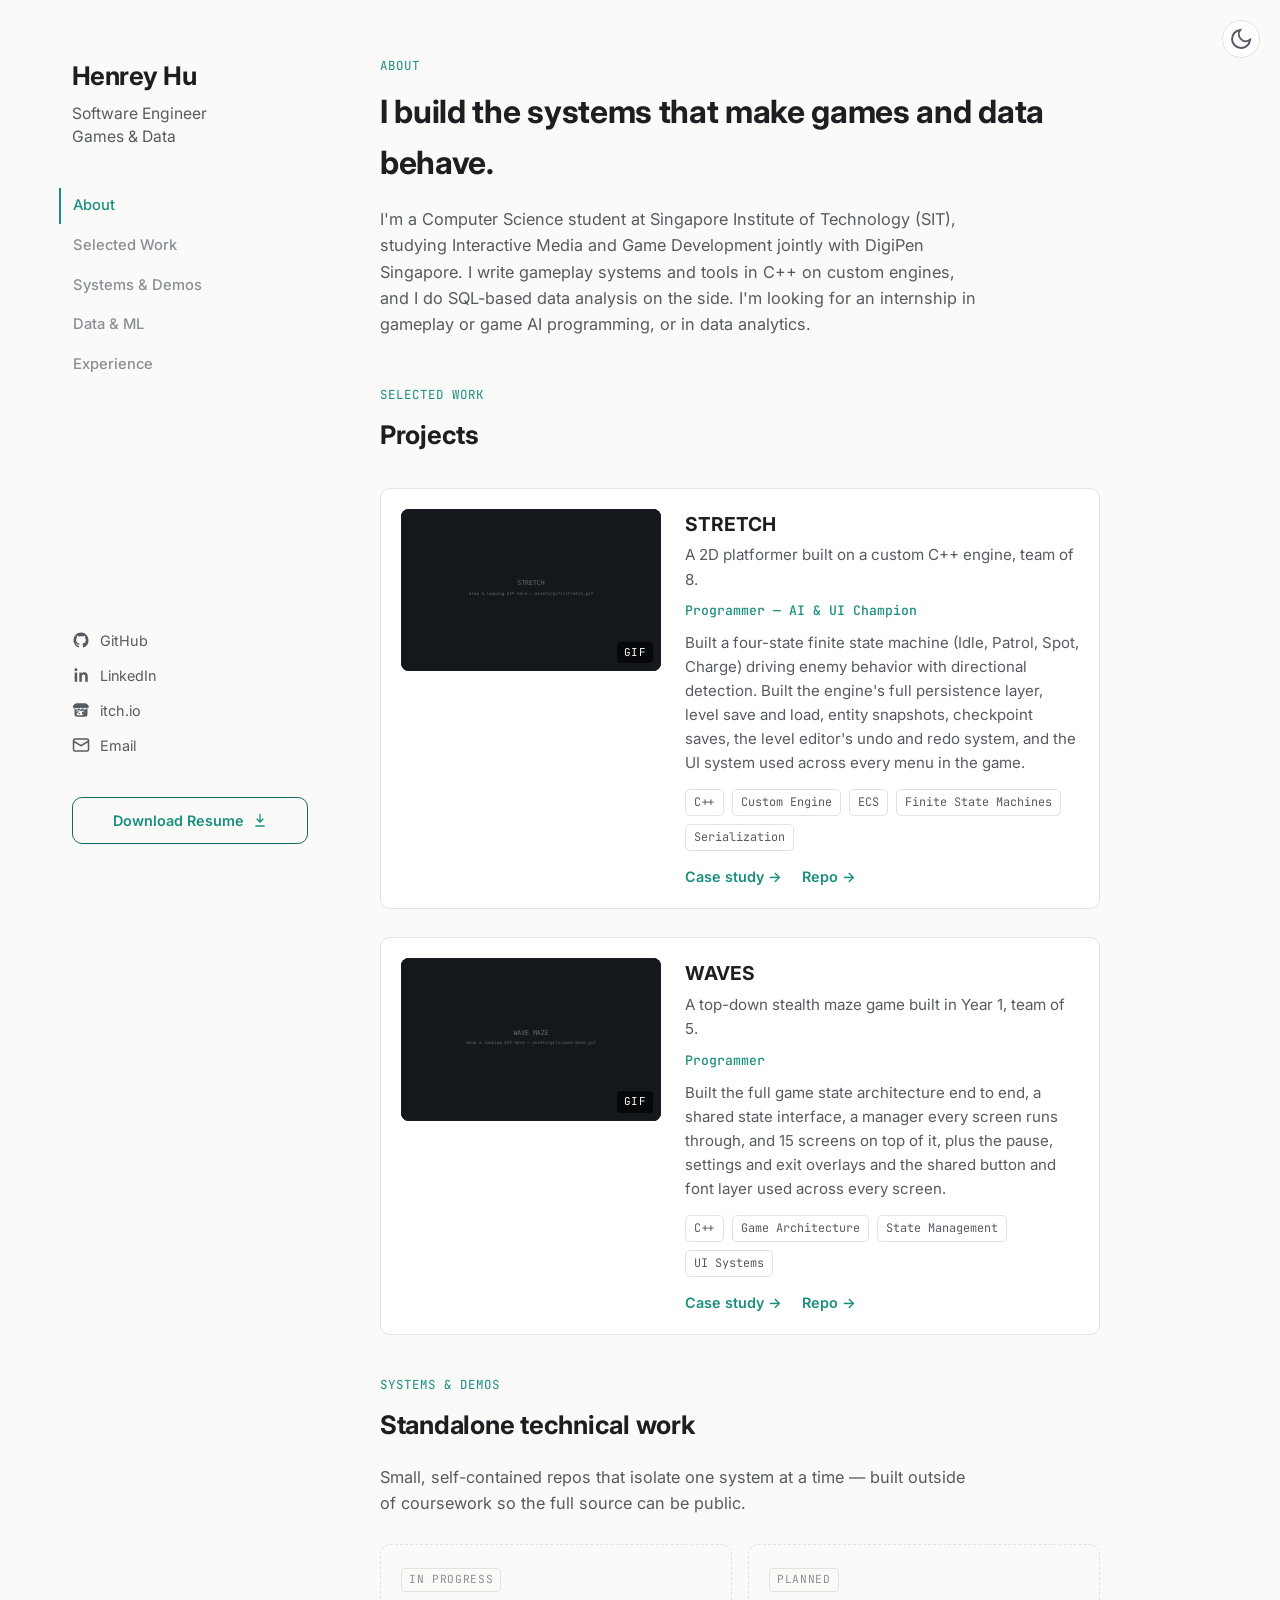
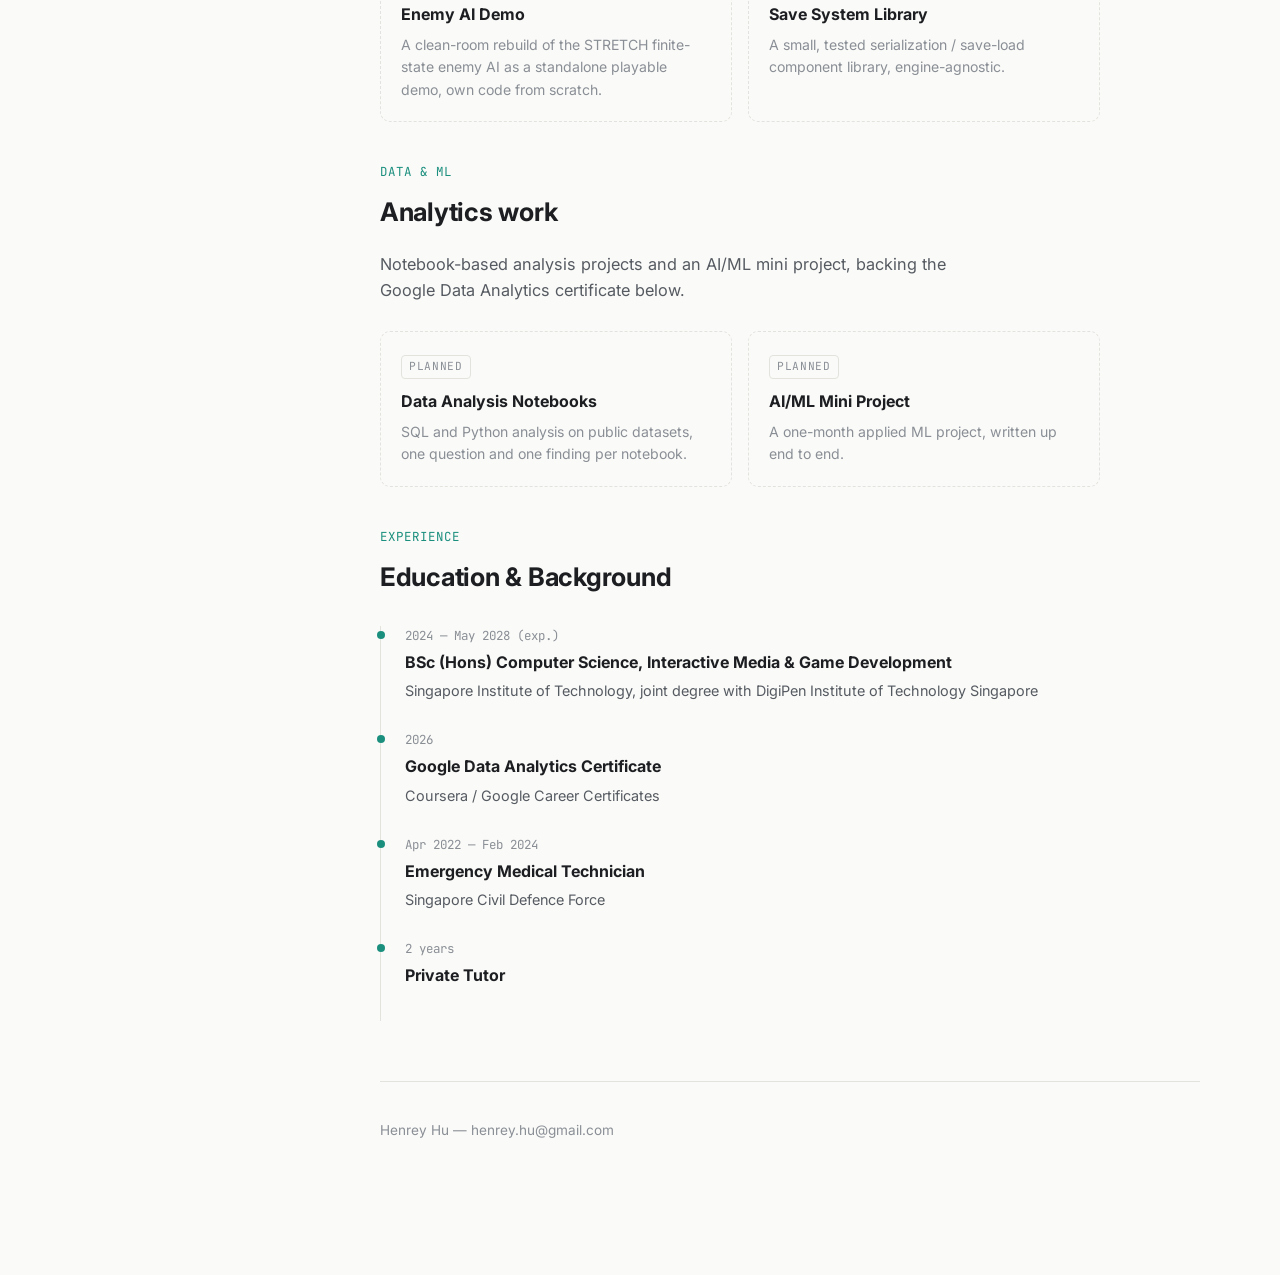
==== commit d51f8758: "Rewrite case studies to match finished write-ups STRETCH and WAVES case study pages rewritten from s" ====
--- a/index.html
+++ b/index.html
@@ -43,15 +43,19 @@
       </nav>
 
       <div class="sidebar-links">
-        <a href="https://github.com/HenreyHu" target="_blank" rel="noopener" class="side-link">
+        <a href="https://github.com/YOUR-USERNAME" target="_blank" rel="noopener" class="side-link">
           <svg viewBox="0 0 24 24" width="18" height="18" fill="currentColor"><path d="M12 2C6.48 2 2 6.58 2 12.25c0 4.53 2.87 8.37 6.84 9.73.5.1.68-.22.68-.49 0-.24-.01-1.04-.01-1.89-2.78.62-3.37-1.21-3.37-1.21-.45-1.18-1.11-1.49-1.11-1.49-.91-.64.07-.63.07-.63 1 .07 1.53 1.05 1.53 1.05.89 1.56 2.34 1.11 2.91.85.09-.66.35-1.11.63-1.37-2.22-.26-4.56-1.14-4.56-5.06 0-1.12.39-2.03 1.03-2.75-.1-.26-.45-1.31.1-2.72 0 0 .84-.28 2.75 1.05a9.4 9.4 0 0 1 2.5-.34c.85 0 1.7.12 2.5.34 1.91-1.33 2.75-1.05 2.75-1.05.55 1.41.2 2.46.1 2.72.64.72 1.03 1.63 1.03 2.75 0 3.93-2.34 4.79-4.57 5.05.36.32.68.94.68 1.9 0 1.37-.01 2.47-.01 2.81 0 .27.18.6.69.49A10.26 10.26 0 0 0 22 12.25C22 6.58 17.52 2 12 2z"/></svg>
           <span>GitHub</span>
         </a>
-        <a href="https://www.linkedin.com/in/henrey-hu" target="_blank" rel="noopener" class="side-link">
+        <a href="https://linkedin.com/in/YOUR-PROFILE" target="_blank" rel="noopener" class="side-link">
           <svg viewBox="0 0 24 24" width="18" height="18" fill="currentColor"><path d="M6.94 8.5H3.56V21h3.38V8.5zM5.25 3a1.97 1.97 0 1 0 0 3.94 1.97 1.97 0 0 0 0-3.94zM21 21h-3.38v-6.3c0-1.5-.03-3.43-2.09-3.43-2.1 0-2.42 1.64-2.42 3.32V21h-3.38V8.5h3.24v1.71h.05c.45-.85 1.56-1.75 3.21-1.75 3.44 0 4.77 2.27 4.77 5.62V21z"/></svg>
           <span>LinkedIn</span>
         </a>
-        <a href="mailto:henrey.personal@gmail.com" class="side-link">
+        <a href="https://YOUR-USERNAME.itch.io" target="_blank" rel="noopener" class="side-link">
+          <svg viewBox="0 0 24 24" width="18" height="18" fill="currentColor"><path d="M4.1 3.5C3 4.1 1 6.6 1 7.3c0 1.4 1.3 2.6 2.7 2.6 1.5 0 2.7-1.1 2.7-1.1s1.1 1.1 2.7 1.1c1.5 0 2.6-1.1 2.7-1.1.1 0 1.2 1.1 2.7 1.1s2.7-1.1 2.7-1.1 1.2 1.1 2.7 1.1c1.4 0 2.7-1.2 2.7-2.6 0-.7-2-3.2-3.1-3.8C18.7 3 15.7 2.9 12 2.9c-3.7 0-6.7.1-7.9.6zm.2 6.9c-.3.2-.6.4-.9.5V17c0 2.3.1 2.9 1 3.4.9.5 5.1.7 7.6.7s6.7-.2 7.6-.7c.9-.5 1-1.1 1-3.4v-6.1c-.3-.1-.6-.3-.9-.5-.4.3-1.4.9-2.7.9-1.2 0-2.2-.5-2.7-.9-.5.4-1.4.9-2.7.9-1.2 0-2.2-.5-2.7-.9-.5.4-1.4.9-2.7.9-1.2 0-2.3-.6-2.7-.9zM9.6 12.6c1 0 2.6.2 2.6 1.1v.3c1-1 1.6-1.4 2.4-1.4.9 0 2.1.6 2.1 2.4 0 2-1.6 4.1-4 4.1-1.2 0-1.9-.4-2.1-.6-.3.2-1.2.6-2.4.6-1.2 0-1.9-.7-1.9-1.6 0-1.8 1.9-2.4 3.1-2.4h.2v-.5c0-.7-.5-1-1.3-1-1 0-1.9.5-2.2.7l-.5-1.1c.5-.3 1.7-.8 3-.8zm.3 3.5c-.7 0-1.4.3-1.4 1 0 .4.3.6.7.6.6 0 1.3-.4 1.6-.6v-.9c-.2 0-.6-.1-.9-.1zm4.8-2.2c-.5 0-1 .3-1.4.7v2.6c.3.3.8.6 1.3.6 1.1 0 1.9-1.1 1.9-2.5 0-.9-.4-1.4-1.1-1.4z"/></svg>
+          <span>itch.io</span>
+        </a>
+        <a href="mailto:henrey.hu@gmail.com" class="side-link">
           <svg viewBox="0 0 24 24" width="18" height="18" fill="none" stroke="currentColor" stroke-width="2"><rect x="2" y="4" width="20" height="16" rx="2"/><path d="M2 7l10 6 10-6"/></svg>
           <span>Email</span>
         </a>
@@ -85,7 +89,7 @@
 
         <article class="project-card">
           <a class="project-media" href="projects/stretch.html">
-            <img src="assets/gifs/stretch-placeholder.svg" alt="STRETCH gameplay preview — replace with a looping GIF of the enemy AI or save system in action">
+            <img src="assets/gifs/stretch-placeholder.svg" alt="STRETCH gameplay preview — replace with a looping GIF of the enemy AI Charge attack or a checkpoint save">
             <span class="media-tag">GIF</span>
           </a>
           <div class="project-body">
@@ -93,13 +97,13 @@
             <p class="project-summary">A 2D platformer built on a custom C++ engine, team of 8.</p>
             <p class="project-role">Programmer — AI &amp; UI Champion</p>
             <p class="project-desc">
-              Designed and implemented a four-state finite state machine (Idle, Patrol, Spot, Charge)
-              driving enemy behavior with directional detection. Built the save and load serialization
-              system, checkpoints, animation state handling, and in-engine debug tooling used by the
-              rest of the team.
+              Built a four-state finite state machine (Idle, Patrol, Spot, Charge) driving enemy
+              behavior with directional detection. Built the engine's full persistence layer, level
+              save and load, entity snapshots, checkpoint saves, the level editor's undo and redo
+              system, and the UI system used across every menu in the game.
             </p>
             <ul class="tags">
-              <li>C++</li><li>Custom Engine</li><li>Finite State Machines</li><li>Serialization</li><li>ImGui Tooling</li>
+              <li>C++</li><li>Custom Engine</li><li>ECS</li><li>Finite State Machines</li><li>Serialization</li>
             </ul>
             <div class="project-links">
               <a href="projects/stretch.html">Case study →</a>
@@ -110,23 +114,24 @@
 
         <article class="project-card">
           <a class="project-media" href="projects/wave-maze.html">
-            <img src="assets/gifs/wavemaze-placeholder.svg" alt="Wave Maze gameplay preview — replace with a looping GIF of the keycard system or maze traversal">
+            <img src="assets/gifs/wavemaze-placeholder.svg" alt="WAVES gameplay preview — replace with a looping GIF of a rock throw revealing the maze and the pause overlay">
             <span class="media-tag">GIF</span>
           </a>
           <div class="project-body">
-            <h3 class="project-title"><a href="projects/wave-maze.html">Wave Maze</a></h3>
-            <p class="project-summary">A top-down maze game built in Year 1.</p>
+            <h3 class="project-title"><a href="projects/wave-maze.html">WAVES</a></h3>
+            <p class="project-summary">A top-down stealth maze game built in Year 1, team of 5.</p>
             <p class="project-role">Programmer</p>
             <p class="project-desc">
-              Built the full game state architecture end to end: menus, a keycard-gated progression
-              system, collision and spawn logic, and file I/O for saving and loading progress.
+              Built the full game state architecture end to end, a shared state interface, a manager
+              every screen runs through, and 15 screens on top of it, plus the pause, settings and exit
+              overlays and the shared button and font layer used across every screen.
             </p>
             <ul class="tags">
-              <li>C++</li><li>Game Architecture</li><li>File I/O</li><li>State Management</li>
+              <li>C++</li><li>Game Architecture</li><li>State Management</li><li>UI Systems</li>
             </ul>
             <div class="project-links">
               <a href="projects/wave-maze.html">Case study →</a>
-              <a href="https://github.com/HenreyHu/wave-maze-writeup" target="_blank" rel="noopener">Repo →</a>
+              <a href="https://github.com/HenreyHu/waves-writeup" target="_blank" rel="noopener">Repo →</a>
             </div>
           </div>
         </article>
@@ -214,7 +219,7 @@
     </section>
 
     <footer class="footer">
-      <p>Henrey Hu — henrey.personal@gmail.com</p>
+      <p>Henrey Hu — henrey.hu@gmail.com</p>
     </footer>
 
   </main>
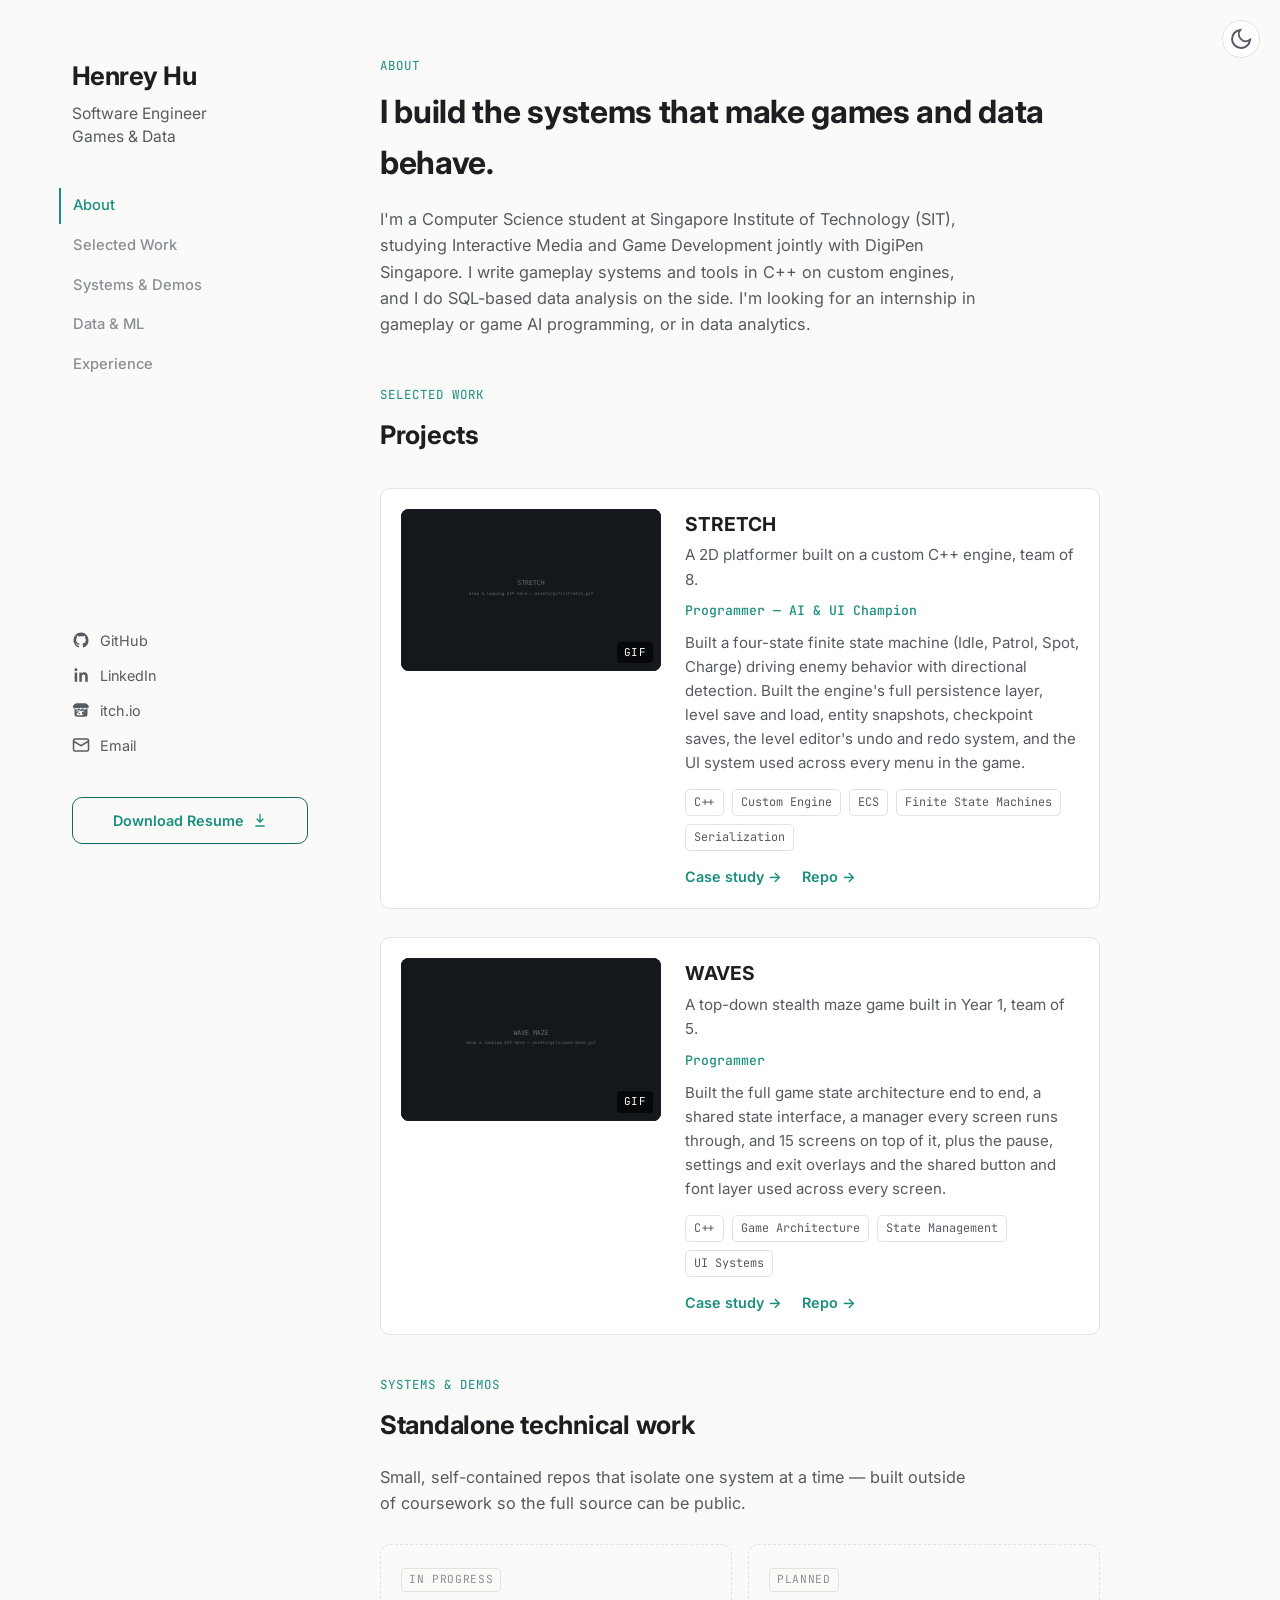
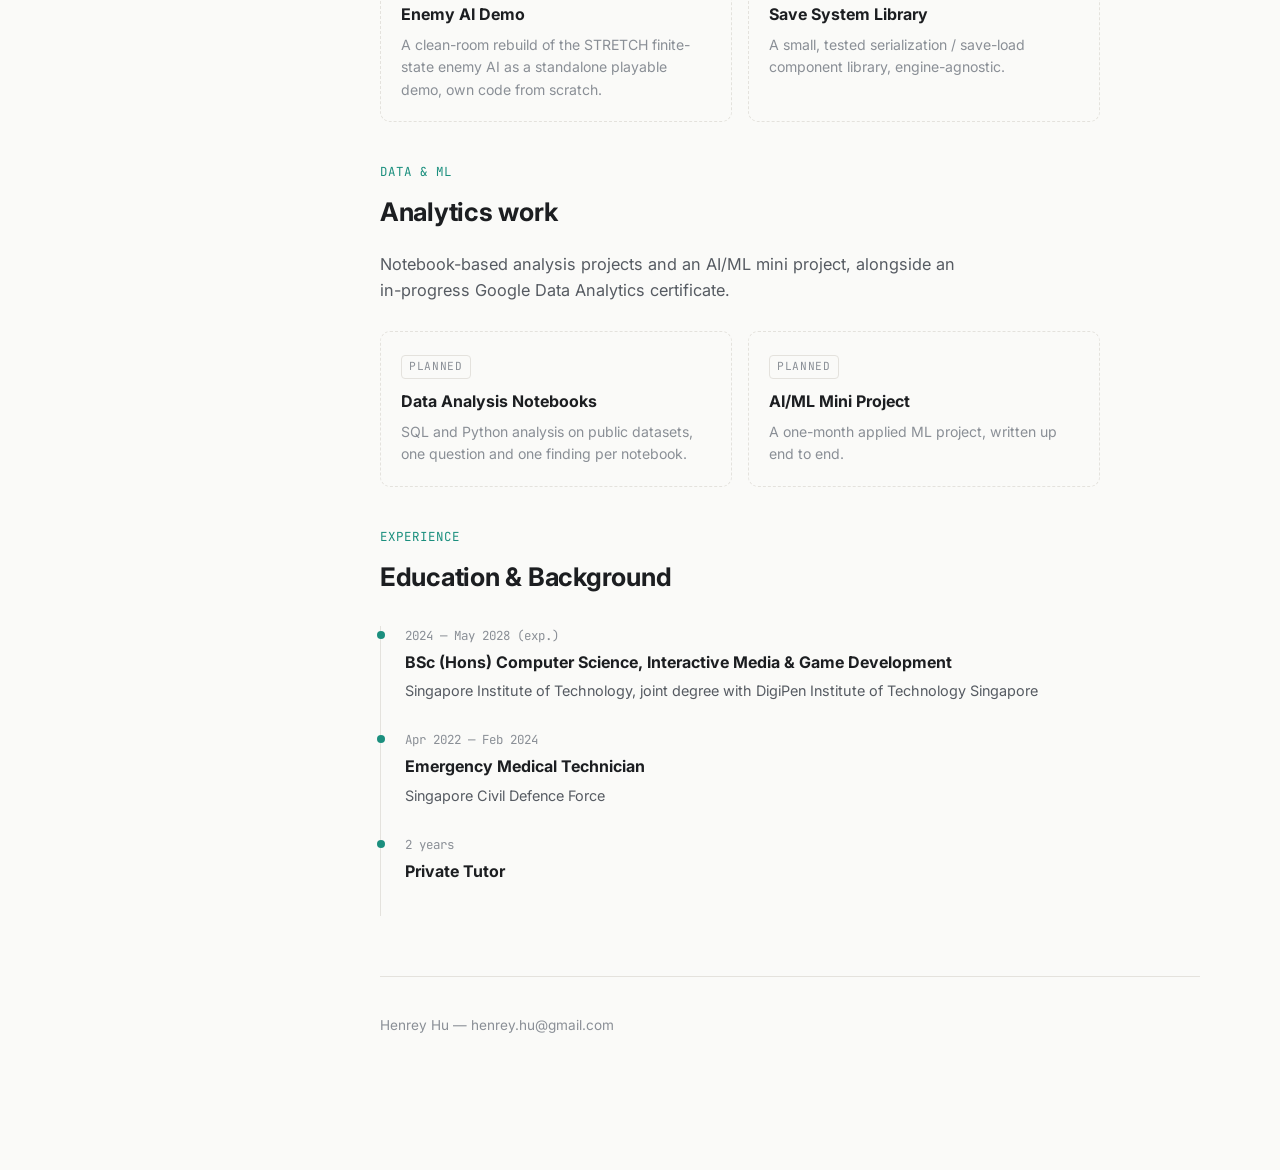
==== commit 28173470: "Update to accuracy" ====
--- a/index.html
+++ b/index.html
@@ -165,8 +165,8 @@
       <p class="eyebrow">Data &amp; ML</p>
       <h2 class="section-title">Analytics work</h2>
       <p class="section-note">
-        Notebook-based analysis projects and an AI/ML mini project, backing the Google Data Analytics
-        certificate below.
+        Notebook-based analysis projects and an AI/ML mini project, alongside an in-progress Google
+        Data Analytics certificate.
       </p>
 
       <div class="stub-list">
@@ -196,13 +196,6 @@
           </div>
         </li>
         <li class="timeline-item">
-          <span class="timeline-date">2026</span>
-          <div class="timeline-body">
-            <h3>Google Data Analytics Certificate</h3>
-            <p>Coursera / Google Career Certificates</p>
-          </div>
-        </li>
-        <li class="timeline-item">
           <span class="timeline-date">Apr 2022 — Feb 2024</span>
           <div class="timeline-body">
             <h3>Emergency Medical Technician</h3>
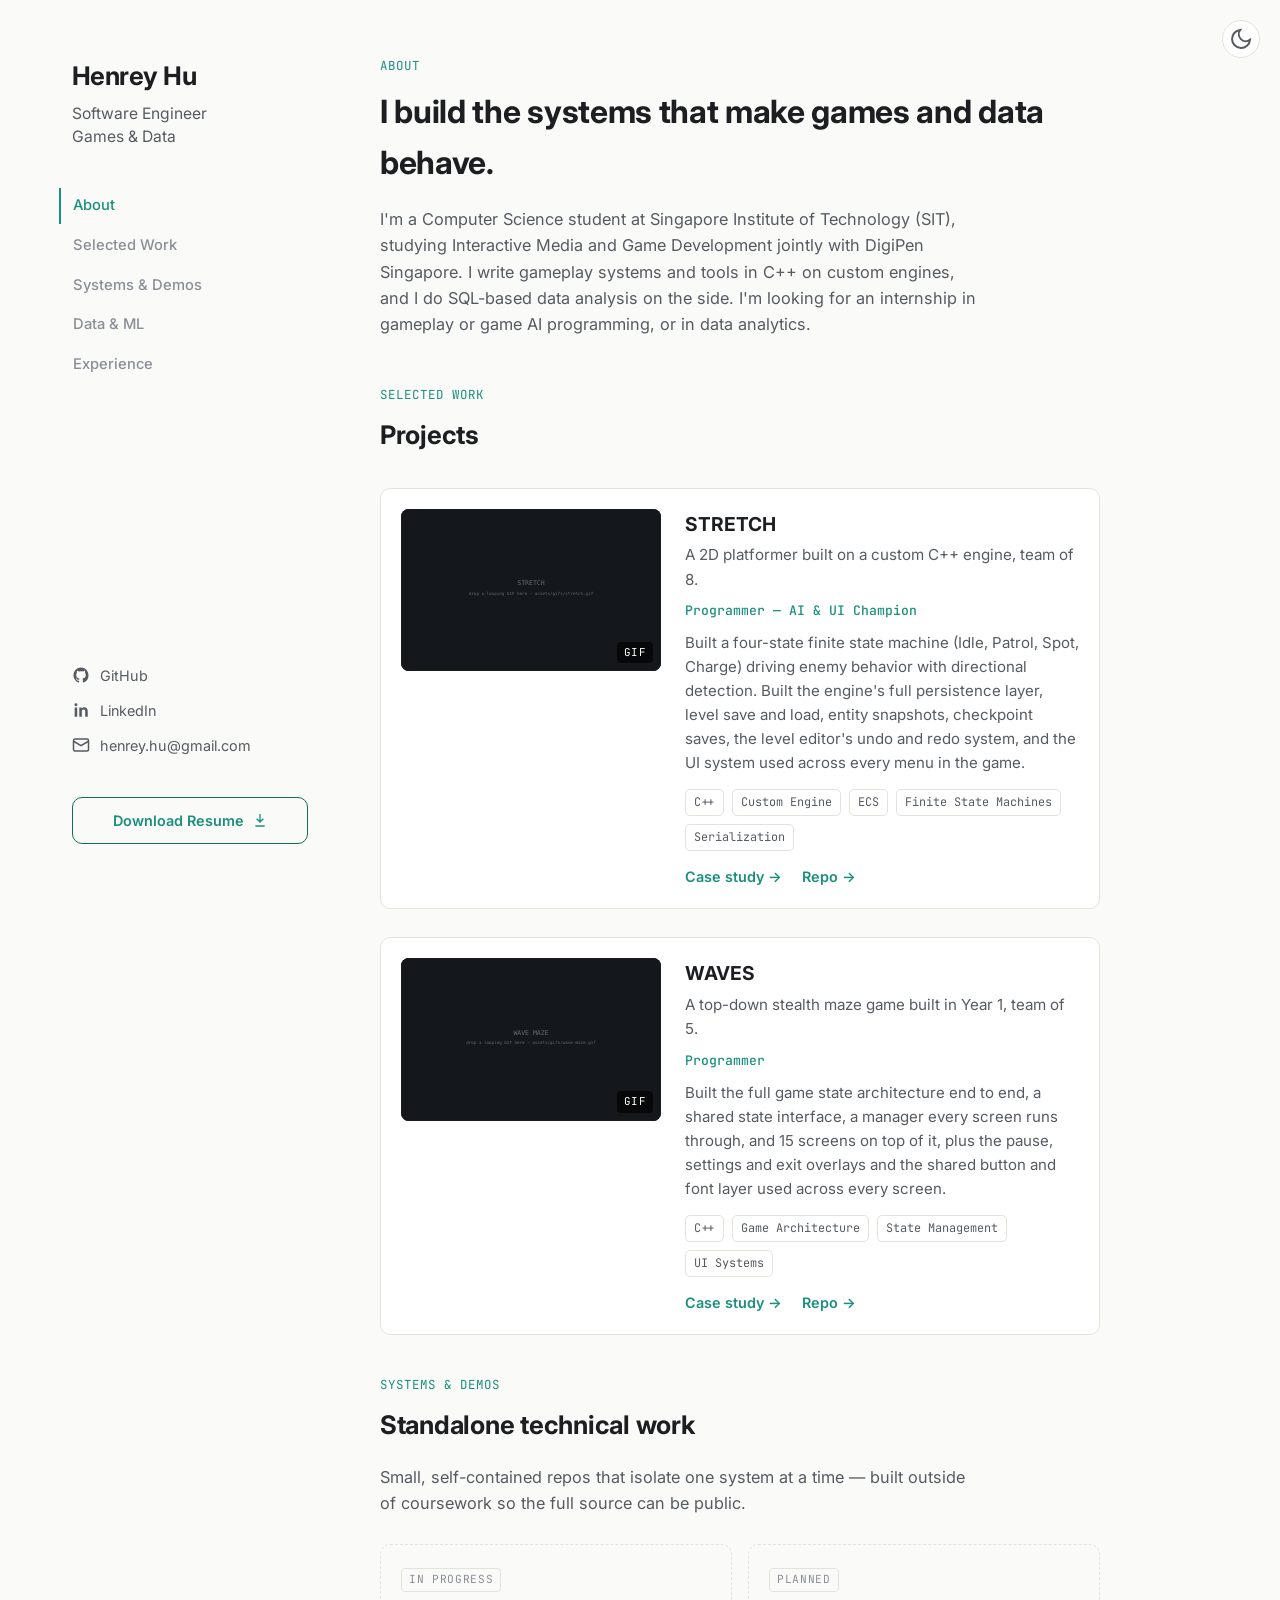
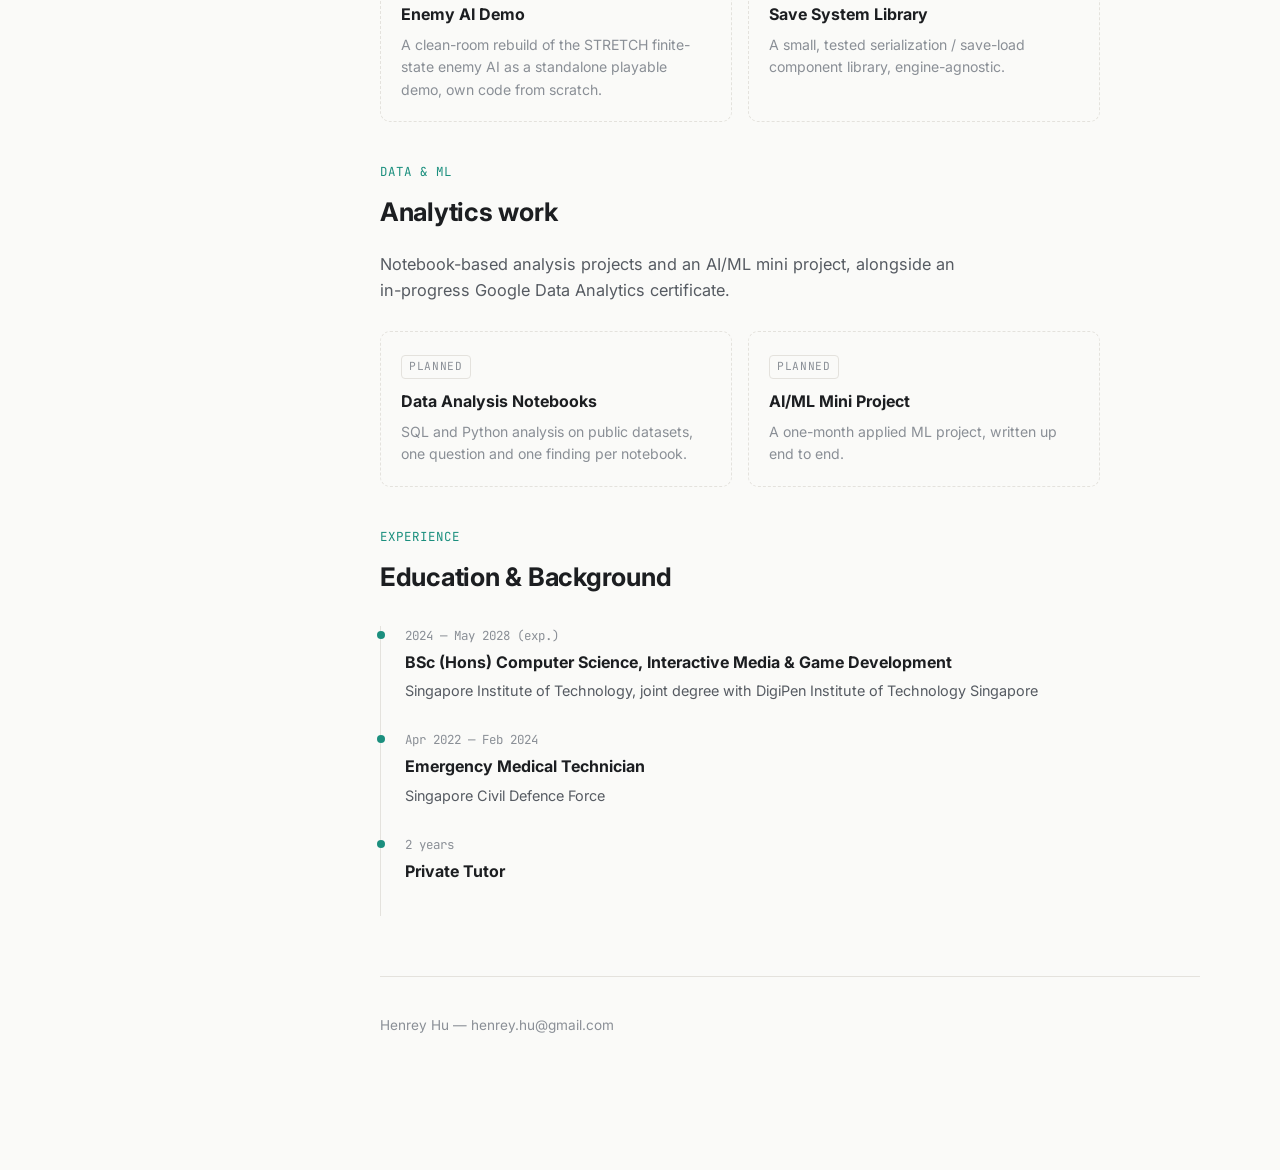
==== commit 2a69a2b9: "Update index.html" ====
--- a/index.html
+++ b/index.html
@@ -43,21 +43,17 @@
       </nav>
 
       <div class="sidebar-links">
-        <a href="https://github.com/YOUR-USERNAME" target="_blank" rel="noopener" class="side-link">
+        <a href="https://github.com/HenreyHu" target="_blank" rel="noopener" class="side-link">
           <svg viewBox="0 0 24 24" width="18" height="18" fill="currentColor"><path d="M12 2C6.48 2 2 6.58 2 12.25c0 4.53 2.87 8.37 6.84 9.73.5.1.68-.22.68-.49 0-.24-.01-1.04-.01-1.89-2.78.62-3.37-1.21-3.37-1.21-.45-1.18-1.11-1.49-1.11-1.49-.91-.64.07-.63.07-.63 1 .07 1.53 1.05 1.53 1.05.89 1.56 2.34 1.11 2.91.85.09-.66.35-1.11.63-1.37-2.22-.26-4.56-1.14-4.56-5.06 0-1.12.39-2.03 1.03-2.75-.1-.26-.45-1.31.1-2.72 0 0 .84-.28 2.75 1.05a9.4 9.4 0 0 1 2.5-.34c.85 0 1.7.12 2.5.34 1.91-1.33 2.75-1.05 2.75-1.05.55 1.41.2 2.46.1 2.72.64.72 1.03 1.63 1.03 2.75 0 3.93-2.34 4.79-4.57 5.05.36.32.68.94.68 1.9 0 1.37-.01 2.47-.01 2.81 0 .27.18.6.69.49A10.26 10.26 0 0 0 22 12.25C22 6.58 17.52 2 12 2z"/></svg>
           <span>GitHub</span>
         </a>
-        <a href="https://linkedin.com/in/YOUR-PROFILE" target="_blank" rel="noopener" class="side-link">
+        <a href="https://www.linkedin.com/in/henrey-hu" target="_blank" rel="noopener" class="side-link">
           <svg viewBox="0 0 24 24" width="18" height="18" fill="currentColor"><path d="M6.94 8.5H3.56V21h3.38V8.5zM5.25 3a1.97 1.97 0 1 0 0 3.94 1.97 1.97 0 0 0 0-3.94zM21 21h-3.38v-6.3c0-1.5-.03-3.43-2.09-3.43-2.1 0-2.42 1.64-2.42 3.32V21h-3.38V8.5h3.24v1.71h.05c.45-.85 1.56-1.75 3.21-1.75 3.44 0 4.77 2.27 4.77 5.62V21z"/></svg>
           <span>LinkedIn</span>
         </a>
-        <a href="https://YOUR-USERNAME.itch.io" target="_blank" rel="noopener" class="side-link">
-          <svg viewBox="0 0 24 24" width="18" height="18" fill="currentColor"><path d="M4.1 3.5C3 4.1 1 6.6 1 7.3c0 1.4 1.3 2.6 2.7 2.6 1.5 0 2.7-1.1 2.7-1.1s1.1 1.1 2.7 1.1c1.5 0 2.6-1.1 2.7-1.1.1 0 1.2 1.1 2.7 1.1s2.7-1.1 2.7-1.1 1.2 1.1 2.7 1.1c1.4 0 2.7-1.2 2.7-2.6 0-.7-2-3.2-3.1-3.8C18.7 3 15.7 2.9 12 2.9c-3.7 0-6.7.1-7.9.6zm.2 6.9c-.3.2-.6.4-.9.5V17c0 2.3.1 2.9 1 3.4.9.5 5.1.7 7.6.7s6.7-.2 7.6-.7c.9-.5 1-1.1 1-3.4v-6.1c-.3-.1-.6-.3-.9-.5-.4.3-1.4.9-2.7.9-1.2 0-2.2-.5-2.7-.9-.5.4-1.4.9-2.7.9-1.2 0-2.2-.5-2.7-.9-.5.4-1.4.9-2.7.9-1.2 0-2.3-.6-2.7-.9zM9.6 12.6c1 0 2.6.2 2.6 1.1v.3c1-1 1.6-1.4 2.4-1.4.9 0 2.1.6 2.1 2.4 0 2-1.6 4.1-4 4.1-1.2 0-1.9-.4-2.1-.6-.3.2-1.2.6-2.4.6-1.2 0-1.9-.7-1.9-1.6 0-1.8 1.9-2.4 3.1-2.4h.2v-.5c0-.7-.5-1-1.3-1-1 0-1.9.5-2.2.7l-.5-1.1c.5-.3 1.7-.8 3-.8zm.3 3.5c-.7 0-1.4.3-1.4 1 0 .4.3.6.7.6.6 0 1.3-.4 1.6-.6v-.9c-.2 0-.6-.1-.9-.1zm4.8-2.2c-.5 0-1 .3-1.4.7v2.6c.3.3.8.6 1.3.6 1.1 0 1.9-1.1 1.9-2.5 0-.9-.4-1.4-1.1-1.4z"/></svg>
-          <span>itch.io</span>
-        </a>
         <a href="mailto:henrey.hu@gmail.com" class="side-link">
           <svg viewBox="0 0 24 24" width="18" height="18" fill="none" stroke="currentColor" stroke-width="2"><rect x="2" y="4" width="20" height="16" rx="2"/><path d="M2 7l10 6 10-6"/></svg>
-          <span>Email</span>
+          <span>henrey.hu@gmail.com</span>
         </a>
       </div>
 
